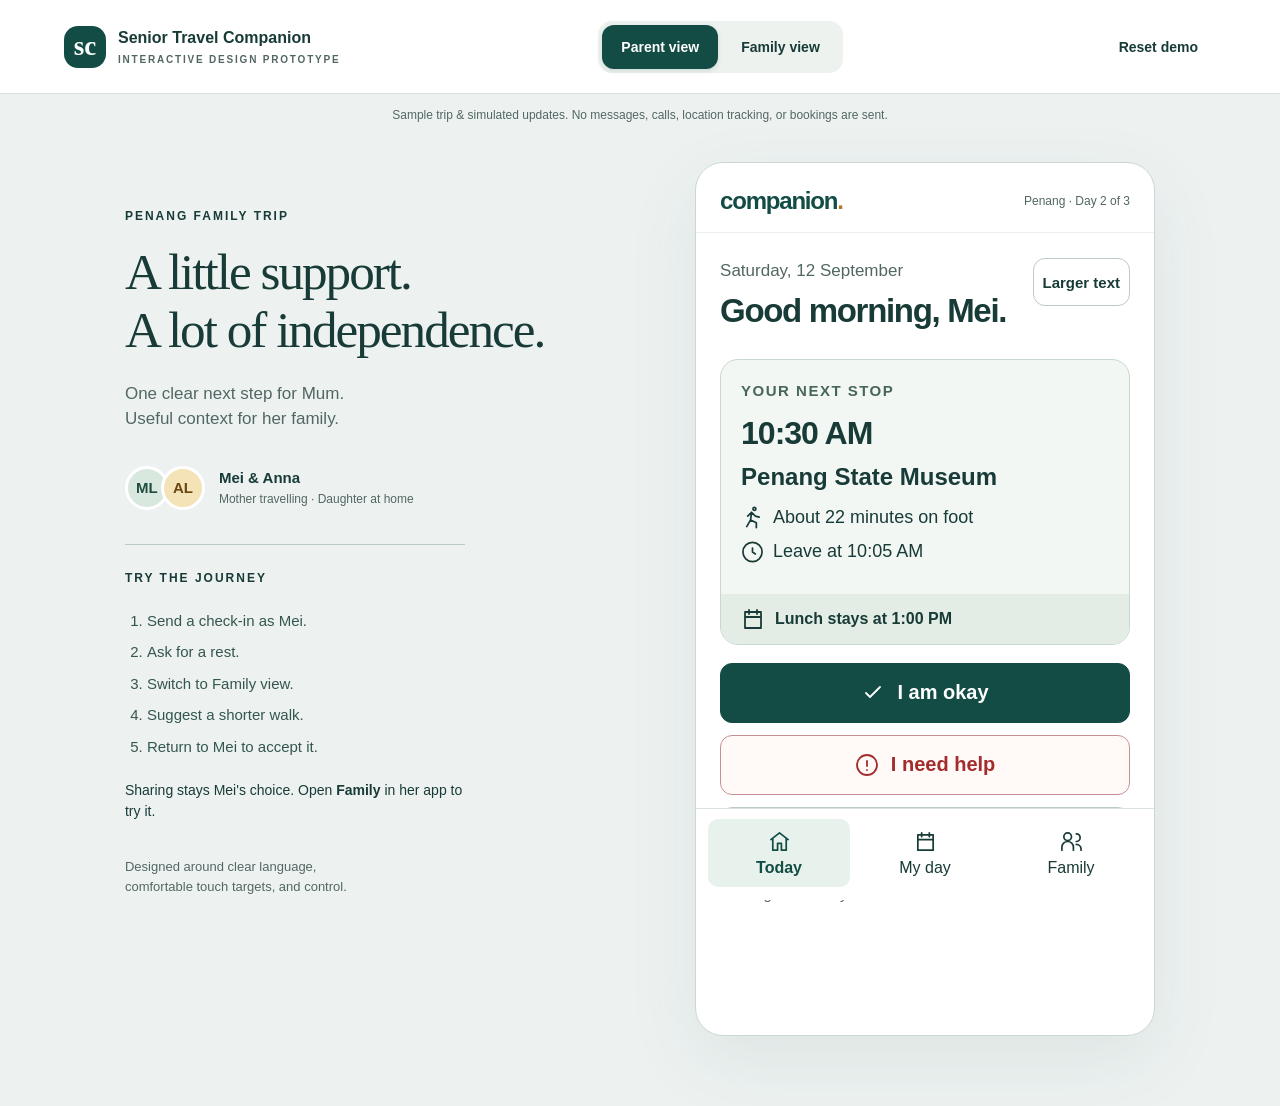
==== prototype/index.html @ 89052233 "senior trip prototype still on going" ====
<!doctype html>
<html lang="en">
<head>
  <meta charset="utf-8">
  <meta name="viewport" content="width=device-width, initial-scale=1">
  <meta name="theme-color" content="#124c45">
  <title>Senior Travel Companion | Interactive Prototype</title>
  <link rel="stylesheet" href="styles.css">
  <script src="app.js" defer></script>
</head>
<body>
  <a class="skip" href="#screen">Skip to app</a>
  <header class="demo-header">
    <div class="brand"><span class="brand-mark" aria-hidden="true">sc</span><div>Senior Travel Companion<small>INTERACTIVE DESIGN PROTOTYPE</small></div></div>
    <div class="role-switch" aria-label="Preview role">
      <button data-role="parent" aria-pressed="true">Parent view</button>
      <button data-role="child" aria-pressed="false">Family view</button>
    </div>
    <button class="reset" id="reset">Reset demo</button>
  </header>
  <div class="demo-note">Sample trip &amp; simulated updates. No messages, calls, location tracking, or bookings are sent.</div>
  <div class="workspace">
    <aside class="context">
      <p class="eyebrow">PENANG FAMILY TRIP</p>
      <h1>A little support.<br>A lot of independence.</h1>
      <p>One clear next step for Mum.<br>Useful context for her family.</p>
      <div class="people"><span class="avatar">ML</span><span class="avatar secondary">AL</span><div><strong>Mei &amp; Anna</strong><small>Mother travelling · Daughter at home</small></div></div>
      <div class="guide">
        <p class="eyebrow">TRY THE JOURNEY</p>
        <ol><li>Send a check-in as Mei.</li><li>Ask for a rest.</li><li>Switch to Family view.</li><li>Suggest a shorter walk.</li><li>Return to Mei to accept it.</li></ol>
        <p>Sharing stays Mei's choice. Open <strong>Family</strong> in her app to try it.</p>
      </div>
      <p class="context-foot">Designed around clear language,<br>comfortable touch targets, and control.</p>
    </aside>
    <section class="app-shell" aria-label="Travel app prototype">
      <div class="app-brand"><strong>companion<span aria-hidden="true">.</span></strong><span>Penang · Day 2 of 3</span></div>
      <main id="screen" tabindex="-1"></main>
      <nav id="app-nav" aria-label="App navigation"></nav>
    </section>
  </div>
  <div id="announcement" class="sr-only" role="status" aria-live="polite"></div>
</body>
</html>
---- prototype/styles.css ----
:root{font-family:Arial,Helvetica,sans-serif;color:#183b37;background:#edf2f1;font-size:16px;--ink:#183b37;--muted:#526763;--green:#124c45;--pale:#e8f2ed;--line:#bccbc5;--red:#a32d2d;--amber:#785000}
*{box-sizing:border-box}body{margin:0}button,input,select{font:inherit}button{cursor:pointer}button,a,input,select{-webkit-tap-highlight-color:transparent}button:focus-visible,a:focus-visible,input:focus-visible,select:focus-visible{outline:3px solid #2258cf;outline-offset:4px}button{min-height:48px;border-radius:12px;border:1px solid var(--line);background:white;color:var(--ink);padding:12px 18px;font-weight:700}button:hover{background:#f0f6f3}button:active{transform:translateY(1px)}button:disabled{cursor:default;opacity:.75}h1,h2,h3,p{margin-top:0}p{line-height:1.5}h2{font-size:1.8em;line-height:1.14;letter-spacing:-.04em;margin-bottom:12px}h3{font-size:1.15em;line-height:1.3;margin-bottom:10px}small{display:block}a{color:var(--green)}.sr-only{position:absolute;width:1px;height:1px;padding:0;margin:-1px;overflow:hidden;clip:rect(0,0,0,0);white-space:nowrap;border:0}.skip{position:absolute;top:-100px}.skip:focus{top:8px;left:8px;z-index:20;background:white;padding:16px}.demo-header{min-height:94px;display:flex;align-items:center;justify-content:space-between;gap:24px;padding:20px 5%;background:white;border-bottom:1px solid #d9e2de}.brand{display:flex;align-items:center;gap:12px;font-size:16px;font-weight:700}.brand small{font-size:10px;letter-spacing:1.8px;margin-top:7px;color:var(--muted)}.brand-mark{display:grid;place-items:center;width:42px;height:42px;border-radius:14px;background:var(--green);color:white;font-family:Georgia,serif;font-size:27px}.role-switch{display:flex;background:#edf2ef;padding:4px;border-radius:14px;gap:4px}.role-switch button{background:transparent;border-color:transparent;min-height:44px;font-size:14px}.role-switch button[aria-pressed=true]{background:var(--green);color:white;box-shadow:0 2px 5px #123b3720}.reset{border:none;font-size:14px;background:transparent}.demo-note{text-align:center;font-size:12px;padding:12px 18px;color:#526763;line-height:1.5}.workspace{display:grid;grid-template-columns:minmax(300px,480px) minmax(360px,460px);align-items:start;justify-content:center;gap:8%;padding:26px 6% 70px}.context{padding-top:45px}.eyebrow{font-size:12px;letter-spacing:2px;font-weight:700;margin-bottom:18px}.context h1{font-family:Georgia,'Times New Roman',serif;font-size:clamp(36px,4vw,54px);font-weight:400;letter-spacing:-2px;line-height:1.13;margin-bottom:22px}.context>p:not(.eyebrow){color:var(--muted);font-size:17px}.people{display:flex;align-items:center;gap:0;margin:34px 0}.avatar{display:inline-grid;place-items:center;flex-shrink:0;width:44px;height:44px;border-radius:50%;background:#d9e8df;color:#204d42;font-size:15px;font-weight:700;border:3px solid white}.avatar.secondary{background:#f5e3b8;margin-left:-8px;margin-right:14px;color:#694511}.people strong{font-size:15px}.people small{font-size:12px;color:var(--muted);margin-top:5px}.guide{border-top:1px solid var(--line);padding-top:24px;max-width:340px}.guide ol{padding-left:22px;line-height:2.1;font-size:15px;color:#34564e}.guide p:last-child{font-size:14px;margin-top:18px}.context-foot{margin-top:35px;font-size:13px!important}.app-shell{background:#fff;border:1px solid #cbd7d1;border-radius:28px;overflow:hidden;box-shadow:0 24px 75px #294f4014;min-width:0}.app-brand{display:flex;align-items:center;justify-content:space-between;gap:10px;padding:24px 24px 17px;border-bottom:1px solid #edf1ee;font-size:12px;color:var(--muted)}.app-brand strong{font-size:24px;letter-spacing:-1.2px;color:var(--green)}.app-brand strong span{color:#b87427}#screen{font-size:20px;padding:25px 24px 22px;min-height:540px;outline:none}#screen p{margin-bottom:16px}.sub{font-size:.85em;color:var(--muted)}.greeting{display:flex;justify-content:space-between;align-items:start;gap:10px}.greeting p{font-size:.85em;color:var(--muted);margin-bottom:8px!important}.greeting h2{font-size:1.65em}.text-size{font-size:.75em;min-width:60px;padding:9px;white-space:nowrap}.tag{display:inline-flex;align-items:center;gap:7px;border-radius:8px;padding:7px 10px;font-size:.75em;line-height:1.4;font-weight:700;background:var(--pale);color:#225343}.tag svg{width:16px;height:16px}.next{background:#f3f7f4;border:1px solid #c8d8cf;border-radius:18px;overflow:hidden;margin:18px 0}.next-body{padding:20px}.next-label{font-size:.75em;letter-spacing:1.5px;font-weight:700;color:#47665b;margin-bottom:12px!important}.time{font-size:1.6em;line-height:1.15;font-weight:700;letter-spacing:-1px;margin:10px 0}.next h3{font-size:1.2em;margin:10px 0 13px}.detail{display:flex;align-items:center;gap:9px;font-size:.9em;margin-bottom:10px}.detail svg{width:23px;flex-shrink:0}.next-footer{padding:13px 20px;background:#e3ede6;display:flex;gap:10px;align-items:center;font-size:.8em;font-weight:700}.icon{width:24px;height:24px;fill:none;stroke:currentColor;stroke-width:1.8;stroke-linecap:round;stroke-linejoin:round;flex-shrink:0}.action{display:flex;align-items:center;justify-content:center;gap:12px;width:100%;min-height:60px;font-size:1em;padding:16px;margin-top:12px}.primary{background:var(--green);color:white;border-color:var(--green)}.primary:hover{background:#0b3e38}.danger{color:var(--red);border-color:#c79090;background:#fff9f7}.danger:hover{background:#ffefec}.quiet{background:transparent;border-color:transparent;text-decoration:underline;font-size:.85em}.status-note{padding:16px;border-radius:12px;background:#e8f2ed;font-size:.85em;margin:16px 0;color:#225343;line-height:1.5}.status-note.warn{background:#fff2d8;color:#745000}.status-note.error{background:#fff0ed;color:#8d2e2e}.status-note strong{display:block;margin-bottom:5px}.back{display:flex;align-items:center;gap:8px;padding:8px 0;background:none;border:none;min-height:48px;font-size:.85em;margin:-8px 0 13px}.back svg{width:18px}.stack{display:grid;gap:12px;margin-top:20px}.option{display:flex;align-items:center;gap:14px;text-align:left;width:100%;min-height:76px;font-size:1em;padding:18px}.option .copy{flex:1}.option small{font-size:.8em;font-weight:400;line-height:1.45;margin-top:5px;color:var(--muted)}.option>svg:last-child{width:18px}.contact{display:flex;align-items:center;gap:14px;padding:18px 0}.contact .avatar{width:54px;height:54px;font-size:17px}.contact p{margin:0!important;font-size:.85em;color:var(--muted)}.divider{border:0;border-top:1px solid #d9e2dd;margin:24px 0}.choice{display:flex;gap:12px;align-items:flex-start;padding:17px 14px;border:1px solid var(--line);border-radius:12px;min-height:72px;margin:12px 0;cursor:pointer}.choice:has(input:checked){border:2px solid var(--green);padding:16px 13px;background:#eff6f2}.choice input{width:23px;height:23px;accent-color:var(--green);flex-shrink:0;margin:2px 0}.choice small{font-size:.8em;color:var(--muted);line-height:1.4;margin-top:6px}fieldset{border:0;padding:0;margin:0}legend{font-weight:700;margin:12px 0 4px}.schedule{list-style:none;margin:24px 0 0;padding:0}.schedule li{position:relative;display:grid;grid-template-columns:72px 1fr;gap:18px;padding:0 0 26px}.schedule li:not(:last-child):before{content:'';position:absolute;left:82px;top:10px;bottom:-4px;border-left:2px solid #cfddd5}.schedule time{font-size:.8em;line-height:1.5;font-weight:700}.schedule section{padding-left:10px}.schedule h3{font-size:1em}.schedule p{font-size:.85em;color:var(--muted);margin-bottom:8px!important}.schedule .current section{background:var(--pale);border-radius:12px;padding:15px}.schedule .current time{padding-top:15px}.schedule .done{color:#526763}.nav{display:grid;grid-template-columns:repeat(3,minmax(0,1fr));gap:4px;border-top:1px solid #d9e2dd;padding:10px 12px 13px;background:white}.nav button{border:0;border-radius:10px;display:flex;flex-direction:column;align-items:center;justify-content:center;gap:6px;padding:10px 4px;min-height:68px;font-size:16px;font-weight:400;background:white}.nav button[aria-current=page]{background:var(--pale);color:var(--green);font-weight:700}.nav svg{width:23px;height:23px}.family #screen{font-size:18px}.family .greeting h2{font-size:1.8em}.metric{padding:18px;border:1px solid var(--line);border-radius:14px;margin:16px 0}.metric-head{display:flex;align-items:center;gap:12px;margin-bottom:15px}.metric-head h3{margin:0}.metric p{font-size:.9em}.meta{display:flex;justify-content:space-between;gap:10px;font-size:.8em;padding:12px 0;border-top:1px solid #d9e2dd}.meta span{color:var(--muted)}.compare{display:grid;grid-template-columns:1fr 1fr;gap:12px;margin:20px 0}.compare>div{padding:15px;background:#f0f3f1;border-radius:12px;min-width:0}.compare>div:last-child{background:#e5f1e8;border:1px solid #acc9b4}.compare p{font-size:.8em;margin-bottom:10px!important}.compare strong{display:block;font-size:1.15em}.compare h3{font-size:1em}.success-icon{width:64px;height:64px;display:grid;place-items:center;background:var(--pale);color:var(--green);border-radius:50%;margin:15px 0 22px}.success-icon svg{width:34px;height:34px}.field{display:block;margin:18px 0;font-size:.9em;font-weight:700}.field input,.field select{display:block;width:100%;padding:14px;min-height:54px;border:1px solid #79938a;border-radius:10px;margin-top:9px;background:white;color:var(--ink);font-size:1em}.demo-controls{border-top:1px solid #d1dcd6;margin-top:25px;padding-top:15px}.demo-controls summary{cursor:pointer;font-size:.8em;min-height:48px;display:flex;align-items:center;text-decoration:underline}.demo-controls button{font-size:.8em;width:100%;margin-top:8px}.trip-summary{background:var(--green);color:white;padding:22px;border-radius:16px;margin:18px 0}.trip-summary .eyebrow{color:#d6e7df}.trip-summary p{font-size:.85em;margin-bottom:0!important}.request{border-left:4px solid #a67518;padding-left:14px;margin:20px 0}.request p{font-size:.9em}.footnote{font-size:.75em;color:var(--muted);line-height:1.5;margin-top:16px}.full-width{grid-column:1/-1}#screen.large{font-size:24px}#screen.double{font-size:40px}.app-shell:has(.double) .compare{grid-template-columns:1fr}.app-shell:has(.double) .schedule li{grid-template-columns:1fr}.app-shell:has(.double) .schedule li:before{display:none}.app-shell:has(.double) .greeting{flex-wrap:wrap}.app-shell:has(.double) .option{flex-wrap:wrap}#screen.double .text-size{white-space:normal}#screen.double .meta{flex-wrap:wrap}#screen.double .metric-head{flex-wrap:wrap}
.text-size{flex-shrink:0}.nav{position:sticky;bottom:0;z-index:2}.app-shell{overflow:clip}
@media(max-width:950px){.context{display:none}.workspace{grid-template-columns:minmax(0,460px);padding:18px 20px 40px}.brand small{display:none}.demo-header{padding:15px 20px;gap:10px}.brand{font-size:14px}.brand-mark{display:none}.role-switch button{padding:10px;font-size:13px}.reset{padding:8px}}
@media(max-width:540px){.demo-header{flex-wrap:wrap;justify-content:space-between;padding:12px 16px}.brand{width:100%;font-size:13px}.role-switch{flex:1}.role-switch button{flex:1}.demo-note{font-size:11px;padding:9px 15px}.workspace{display:block;padding:0}.app-shell{border:0;border-radius:0;box-shadow:none}.app-brand{padding:19px 20px 15px}#screen{padding:23px 20px;min-height:0}.nav{padding-bottom:18px}.compare{gap:8px}.compare>div{padding:12px}.context{display:none}}
@media(prefers-reduced-motion:reduce){*{scroll-behavior:auto!important;transition:none!important}}
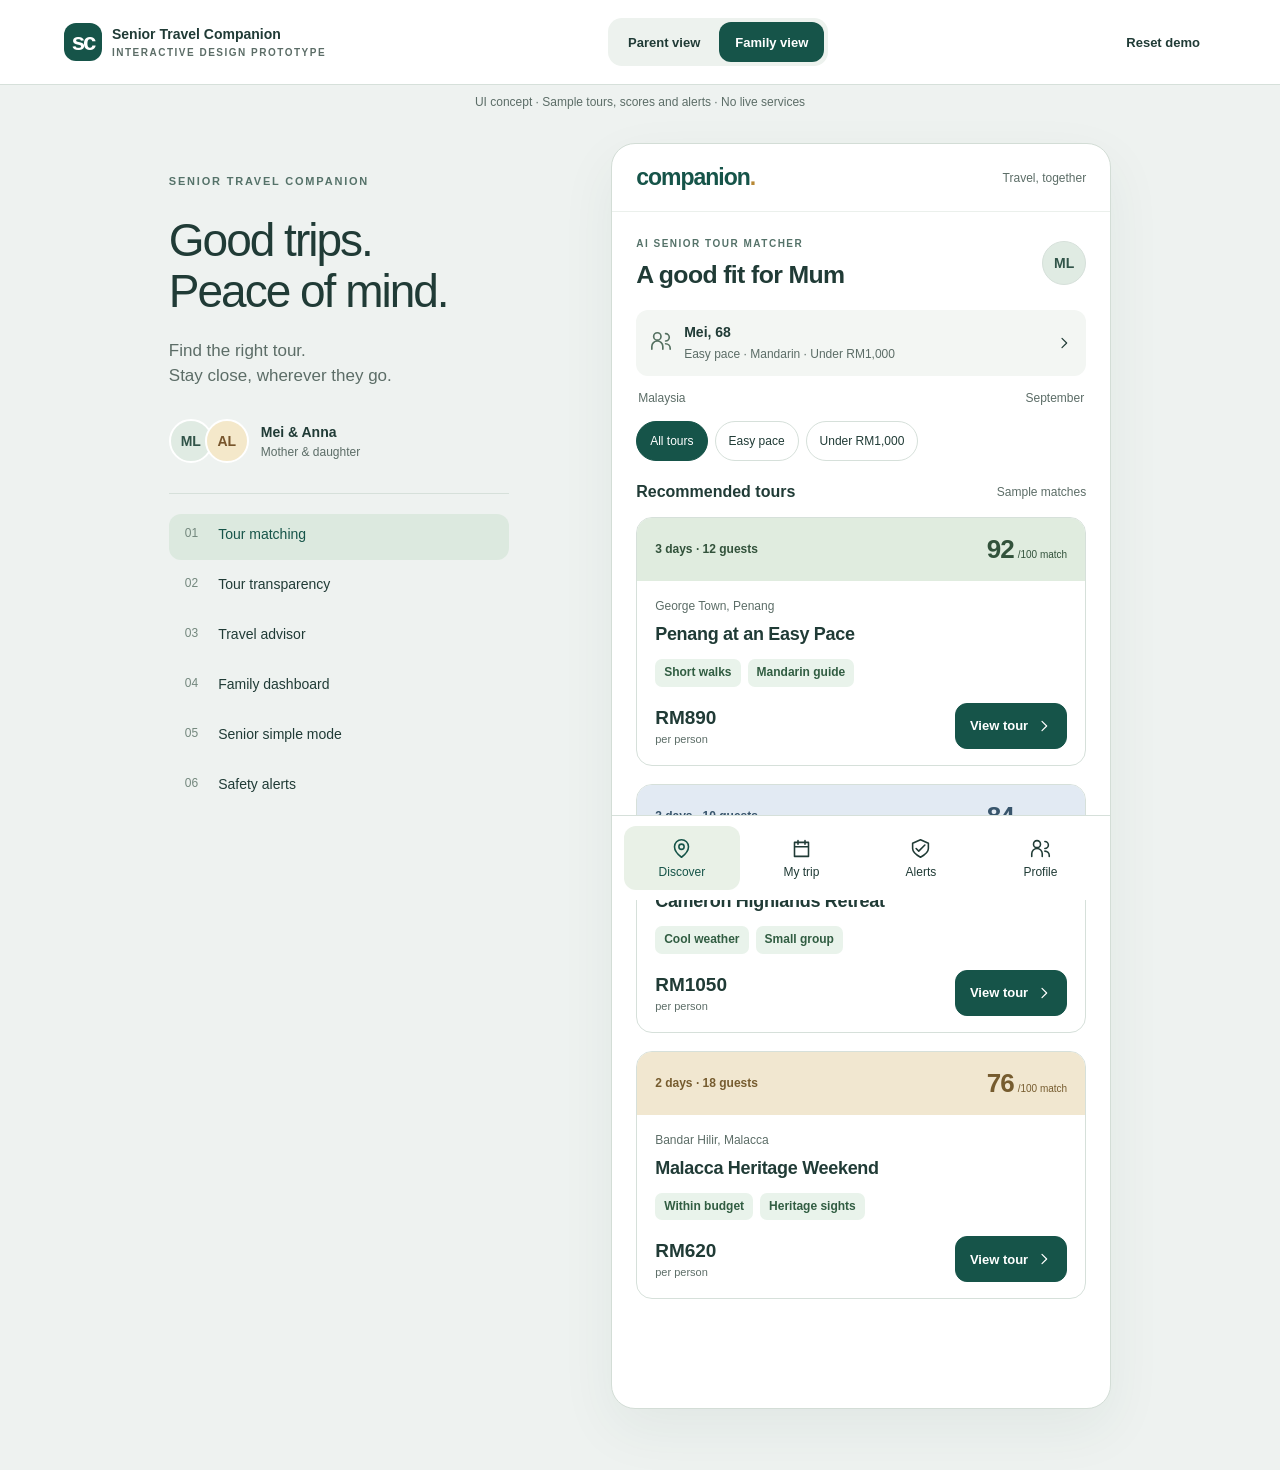
==== commit 9114f7a5: "prototype update" ====
--- a/prototype/index.html
+++ b/prototype/index.html
@@ -7,6 +7,7 @@
   <title>Senior Travel Companion | Interactive Prototype</title>
   <link rel="stylesheet" href="styles.css">
   <script src="app.js" defer></script>
+  <script src="views.js" defer></script>
 </head>
 <body>
   <a class="skip" href="#screen">Skip to app</a>
@@ -18,22 +19,24 @@
     </div>
     <button class="reset" id="reset">Reset demo</button>
   </header>
-  <div class="demo-note">Sample trip &amp; simulated updates. No messages, calls, location tracking, or bookings are sent.</div>
+  <div class="demo-note">UI concept · Sample tours, scores and alerts · No live services</div>
   <div class="workspace">
     <aside class="context">
-      <p class="eyebrow">PENANG FAMILY TRIP</p>
-      <h1>A little support.<br>A lot of independence.</h1>
-      <p>One clear next step for Mum.<br>Useful context for her family.</p>
-      <div class="people"><span class="avatar">ML</span><span class="avatar secondary">AL</span><div><strong>Mei &amp; Anna</strong><small>Mother travelling · Daughter at home</small></div></div>
-      <div class="guide">
-        <p class="eyebrow">TRY THE JOURNEY</p>
-        <ol><li>Send a check-in as Mei.</li><li>Ask for a rest.</li><li>Switch to Family view.</li><li>Suggest a shorter walk.</li><li>Return to Mei to accept it.</li></ol>
-        <p>Sharing stays Mei's choice. Open <strong>Family</strong> in her app to try it.</p>
-      </div>
-      <p class="context-foot">Designed around clear language,<br>comfortable touch targets, and control.</p>
+      <p class="eyebrow">SENIOR TRAVEL COMPANION</p>
+      <h1>Good trips.<br>Peace of mind.</h1>
+      <p>Find the right tour.<br>Stay close, wherever they go.</p>
+      <div class="people"><span class="avatar">ML</span><span class="avatar secondary">AL</span><div><strong>Mei &amp; Anna</strong><small>Mother &amp; daughter</small></div></div>
+      <nav class="preview-menu" aria-label="Preview screens">
+        <button data-preview="tours"><span>01</span> Tour matching</button>
+        <button data-preview="trust"><span>02</span> Tour transparency</button>
+        <button data-preview="advisor"><span>03</span> Travel advisor</button>
+        <button data-preview="dashboard"><span>04</span> Family dashboard</button>
+        <button data-preview="parent"><span>05</span> Senior simple mode</button>
+        <button data-preview="alerts"><span>06</span> Safety alerts</button>
+      </nav>
     </aside>
     <section class="app-shell" aria-label="Travel app prototype">
-      <div class="app-brand"><strong>companion<span aria-hidden="true">.</span></strong><span>Penang · Day 2 of 3</span></div>
+      <div class="app-brand"><strong>companion<span aria-hidden="true">.</span></strong><span>Travel, together</span></div>
       <main id="screen" tabindex="-1"></main>
       <nav id="app-nav" aria-label="App navigation"></nav>
     </section>
--- a/prototype/styles.css
+++ b/prototype/styles.css
@@ -1,6 +1,9 @@
-:root{font-family:Arial,Helvetica,sans-serif;color:#183b37;background:#edf2f1;font-size:16px;--ink:#183b37;--muted:#526763;--green:#124c45;--pale:#e8f2ed;--line:#bccbc5;--red:#a32d2d;--amber:#785000}
-*{box-sizing:border-box}body{margin:0}button,input,select{font:inherit}button{cursor:pointer}button,a,input,select{-webkit-tap-highlight-color:transparent}button:focus-visible,a:focus-visible,input:focus-visible,select:focus-visible{outline:3px solid #2258cf;outline-offset:4px}button{min-height:48px;border-radius:12px;border:1px solid var(--line);background:white;color:var(--ink);padding:12px 18px;font-weight:700}button:hover{background:#f0f6f3}button:active{transform:translateY(1px)}button:disabled{cursor:default;opacity:.75}h1,h2,h3,p{margin-top:0}p{line-height:1.5}h2{font-size:1.8em;line-height:1.14;letter-spacing:-.04em;margin-bottom:12px}h3{font-size:1.15em;line-height:1.3;margin-bottom:10px}small{display:block}a{color:var(--green)}.sr-only{position:absolute;width:1px;height:1px;padding:0;margin:-1px;overflow:hidden;clip:rect(0,0,0,0);white-space:nowrap;border:0}.skip{position:absolute;top:-100px}.skip:focus{top:8px;left:8px;z-index:20;background:white;padding:16px}.demo-header{min-height:94px;display:flex;align-items:center;justify-content:space-between;gap:24px;padding:20px 5%;background:white;border-bottom:1px solid #d9e2de}.brand{display:flex;align-items:center;gap:12px;font-size:16px;font-weight:700}.brand small{font-size:10px;letter-spacing:1.8px;margin-top:7px;color:var(--muted)}.brand-mark{display:grid;place-items:center;width:42px;height:42px;border-radius:14px;background:var(--green);color:white;font-family:Georgia,serif;font-size:27px}.role-switch{display:flex;background:#edf2ef;padding:4px;border-radius:14px;gap:4px}.role-switch button{background:transparent;border-color:transparent;min-height:44px;font-size:14px}.role-switch button[aria-pressed=true]{background:var(--green);color:white;box-shadow:0 2px 5px #123b3720}.reset{border:none;font-size:14px;background:transparent}.demo-note{text-align:center;font-size:12px;padding:12px 18px;color:#526763;line-height:1.5}.workspace{display:grid;grid-template-columns:minmax(300px,480px) minmax(360px,460px);align-items:start;justify-content:center;gap:8%;padding:26px 6% 70px}.context{padding-top:45px}.eyebrow{font-size:12px;letter-spacing:2px;font-weight:700;margin-bottom:18px}.context h1{font-family:Georgia,'Times New Roman',serif;font-size:clamp(36px,4vw,54px);font-weight:400;letter-spacing:-2px;line-height:1.13;margin-bottom:22px}.context>p:not(.eyebrow){color:var(--muted);font-size:17px}.people{display:flex;align-items:center;gap:0;margin:34px 0}.avatar{display:inline-grid;place-items:center;flex-shrink:0;width:44px;height:44px;border-radius:50%;background:#d9e8df;color:#204d42;font-size:15px;font-weight:700;border:3px solid white}.avatar.secondary{background:#f5e3b8;margin-left:-8px;margin-right:14px;color:#694511}.people strong{font-size:15px}.people small{font-size:12px;color:var(--muted);margin-top:5px}.guide{border-top:1px solid var(--line);padding-top:24px;max-width:340px}.guide ol{padding-left:22px;line-height:2.1;font-size:15px;color:#34564e}.guide p:last-child{font-size:14px;margin-top:18px}.context-foot{margin-top:35px;font-size:13px!important}.app-shell{background:#fff;border:1px solid #cbd7d1;border-radius:28px;overflow:hidden;box-shadow:0 24px 75px #294f4014;min-width:0}.app-brand{display:flex;align-items:center;justify-content:space-between;gap:10px;padding:24px 24px 17px;border-bottom:1px solid #edf1ee;font-size:12px;color:var(--muted)}.app-brand strong{font-size:24px;letter-spacing:-1.2px;color:var(--green)}.app-brand strong span{color:#b87427}#screen{font-size:20px;padding:25px 24px 22px;min-height:540px;outline:none}#screen p{margin-bottom:16px}.sub{font-size:.85em;color:var(--muted)}.greeting{display:flex;justify-content:space-between;align-items:start;gap:10px}.greeting p{font-size:.85em;color:var(--muted);margin-bottom:8px!important}.greeting h2{font-size:1.65em}.text-size{font-size:.75em;min-width:60px;padding:9px;white-space:nowrap}.tag{display:inline-flex;align-items:center;gap:7px;border-radius:8px;padding:7px 10px;font-size:.75em;line-height:1.4;font-weight:700;background:var(--pale);color:#225343}.tag svg{width:16px;height:16px}.next{background:#f3f7f4;border:1px solid #c8d8cf;border-radius:18px;overflow:hidden;margin:18px 0}.next-body{padding:20px}.next-label{font-size:.75em;letter-spacing:1.5px;font-weight:700;color:#47665b;margin-bottom:12px!important}.time{font-size:1.6em;line-height:1.15;font-weight:700;letter-spacing:-1px;margin:10px 0}.next h3{font-size:1.2em;margin:10px 0 13px}.detail{display:flex;align-items:center;gap:9px;font-size:.9em;margin-bottom:10px}.detail svg{width:23px;flex-shrink:0}.next-footer{padding:13px 20px;background:#e3ede6;display:flex;gap:10px;align-items:center;font-size:.8em;font-weight:700}.icon{width:24px;height:24px;fill:none;stroke:currentColor;stroke-width:1.8;stroke-linecap:round;stroke-linejoin:round;flex-shrink:0}.action{display:flex;align-items:center;justify-content:center;gap:12px;width:100%;min-height:60px;font-size:1em;padding:16px;margin-top:12px}.primary{background:var(--green);color:white;border-color:var(--green)}.primary:hover{background:#0b3e38}.danger{color:var(--red);border-color:#c79090;background:#fff9f7}.danger:hover{background:#ffefec}.quiet{background:transparent;border-color:transparent;text-decoration:underline;font-size:.85em}.status-note{padding:16px;border-radius:12px;background:#e8f2ed;font-size:.85em;margin:16px 0;color:#225343;line-height:1.5}.status-note.warn{background:#fff2d8;color:#745000}.status-note.error{background:#fff0ed;color:#8d2e2e}.status-note strong{display:block;margin-bottom:5px}.back{display:flex;align-items:center;gap:8px;padding:8px 0;background:none;border:none;min-height:48px;font-size:.85em;margin:-8px 0 13px}.back svg{width:18px}.stack{display:grid;gap:12px;margin-top:20px}.option{display:flex;align-items:center;gap:14px;text-align:left;width:100%;min-height:76px;font-size:1em;padding:18px}.option .copy{flex:1}.option small{font-size:.8em;font-weight:400;line-height:1.45;margin-top:5px;color:var(--muted)}.option>svg:last-child{width:18px}.contact{display:flex;align-items:center;gap:14px;padding:18px 0}.contact .avatar{width:54px;height:54px;font-size:17px}.contact p{margin:0!important;font-size:.85em;color:var(--muted)}.divider{border:0;border-top:1px solid #d9e2dd;margin:24px 0}.choice{display:flex;gap:12px;align-items:flex-start;padding:17px 14px;border:1px solid var(--line);border-radius:12px;min-height:72px;margin:12px 0;cursor:pointer}.choice:has(input:checked){border:2px solid var(--green);padding:16px 13px;background:#eff6f2}.choice input{width:23px;height:23px;accent-color:var(--green);flex-shrink:0;margin:2px 0}.choice small{font-size:.8em;color:var(--muted);line-height:1.4;margin-top:6px}fieldset{border:0;padding:0;margin:0}legend{font-weight:700;margin:12px 0 4px}.schedule{list-style:none;margin:24px 0 0;padding:0}.schedule li{position:relative;display:grid;grid-template-columns:72px 1fr;gap:18px;padding:0 0 26px}.schedule li:not(:last-child):before{content:'';position:absolute;left:82px;top:10px;bottom:-4px;border-left:2px solid #cfddd5}.schedule time{font-size:.8em;line-height:1.5;font-weight:700}.schedule section{padding-left:10px}.schedule h3{font-size:1em}.schedule p{font-size:.85em;color:var(--muted);margin-bottom:8px!important}.schedule .current section{background:var(--pale);border-radius:12px;padding:15px}.schedule .current time{padding-top:15px}.schedule .done{color:#526763}.nav{display:grid;grid-template-columns:repeat(3,minmax(0,1fr));gap:4px;border-top:1px solid #d9e2dd;padding:10px 12px 13px;background:white}.nav button{border:0;border-radius:10px;display:flex;flex-direction:column;align-items:center;justify-content:center;gap:6px;padding:10px 4px;min-height:68px;font-size:16px;font-weight:400;background:white}.nav button[aria-current=page]{background:var(--pale);color:var(--green);font-weight:700}.nav svg{width:23px;height:23px}.family #screen{font-size:18px}.family .greeting h2{font-size:1.8em}.metric{padding:18px;border:1px solid var(--line);border-radius:14px;margin:16px 0}.metric-head{display:flex;align-items:center;gap:12px;margin-bottom:15px}.metric-head h3{margin:0}.metric p{font-size:.9em}.meta{display:flex;justify-content:space-between;gap:10px;font-size:.8em;padding:12px 0;border-top:1px solid #d9e2dd}.meta span{color:var(--muted)}.compare{display:grid;grid-template-columns:1fr 1fr;gap:12px;margin:20px 0}.compare>div{padding:15px;background:#f0f3f1;border-radius:12px;min-width:0}.compare>div:last-child{background:#e5f1e8;border:1px solid #acc9b4}.compare p{font-size:.8em;margin-bottom:10px!important}.compare strong{display:block;font-size:1.15em}.compare h3{font-size:1em}.success-icon{width:64px;height:64px;display:grid;place-items:center;background:var(--pale);color:var(--green);border-radius:50%;margin:15px 0 22px}.success-icon svg{width:34px;height:34px}.field{display:block;margin:18px 0;font-size:.9em;font-weight:700}.field input,.field select{display:block;width:100%;padding:14px;min-height:54px;border:1px solid #79938a;border-radius:10px;margin-top:9px;background:white;color:var(--ink);font-size:1em}.demo-controls{border-top:1px solid #d1dcd6;margin-top:25px;padding-top:15px}.demo-controls summary{cursor:pointer;font-size:.8em;min-height:48px;display:flex;align-items:center;text-decoration:underline}.demo-controls button{font-size:.8em;width:100%;margin-top:8px}.trip-summary{background:var(--green);color:white;padding:22px;border-radius:16px;margin:18px 0}.trip-summary .eyebrow{color:#d6e7df}.trip-summary p{font-size:.85em;margin-bottom:0!important}.request{border-left:4px solid #a67518;padding-left:14px;margin:20px 0}.request p{font-size:.9em}.footnote{font-size:.75em;color:var(--muted);line-height:1.5;margin-top:16px}.full-width{grid-column:1/-1}#screen.large{font-size:24px}#screen.double{font-size:40px}.app-shell:has(.double) .compare{grid-template-columns:1fr}.app-shell:has(.double) .schedule li{grid-template-columns:1fr}.app-shell:has(.double) .schedule li:before{display:none}.app-shell:has(.double) .greeting{flex-wrap:wrap}.app-shell:has(.double) .option{flex-wrap:wrap}#screen.double .text-size{white-space:normal}#screen.double .meta{flex-wrap:wrap}#screen.double .metric-head{flex-wrap:wrap}
-.text-size{flex-shrink:0}.nav{position:sticky;bottom:0;z-index:2}.app-shell{overflow:clip}
-@media(max-width:950px){.context{display:none}.workspace{grid-template-columns:minmax(0,460px);padding:18px 20px 40px}.brand small{display:none}.demo-header{padding:15px 20px;gap:10px}.brand{font-size:14px}.brand-mark{display:none}.role-switch button{padding:10px;font-size:13px}.reset{padding:8px}}
-@media(max-width:540px){.demo-header{flex-wrap:wrap;justify-content:space-between;padding:12px 16px}.brand{width:100%;font-size:13px}.role-switch{flex:1}.role-switch button{flex:1}.demo-note{font-size:11px;padding:9px 15px}.workspace{display:block;padding:0}.app-shell{border:0;border-radius:0;box-shadow:none}.app-brand{padding:19px 20px 15px}#screen{padding:23px 20px;min-height:0}.nav{padding-bottom:18px}.compare{gap:8px}.compare>div{padding:12px}.context{display:none}}
-@media(prefers-reduced-motion:reduce){*{scroll-behavior:auto!important;transition:none!important}}
+:root{font-family:Inter,-apple-system,BlinkMacSystemFont,'Segoe UI',Arial,sans-serif;color:#203b36;background:#eef2f0;font-size:16px;--green:#165449;--ink:#203b36;--muted:#5c6d67;--line:#d6e0da;--pale:#edf4ef;--red:#a83238}
+*{box-sizing:border-box}body{margin:0}button,input,select{font:inherit}button{cursor:pointer;min-height:44px;border:1px solid var(--line);border-radius:12px;background:white;color:var(--ink);padding:12px 16px;font-weight:600}button:hover{background:#edf4ef}button:focus-visible,a:focus-visible,input:focus-visible,select:focus-visible,summary:focus-visible{outline:3px solid #356ed0;outline-offset:3px}h1,h2,h3,p{margin-top:0}h2{font-size:1.55em;font-weight:650;line-height:1.2;letter-spacing:-.025em;margin-bottom:12px}h3{font-size:1em;line-height:1.35;font-weight:650;margin-bottom:10px}p{line-height:1.5}small{display:block}.icon{width:22px;height:22px;fill:none;stroke:currentColor;stroke-width:1.8;stroke-linecap:round;stroke-linejoin:round;flex-shrink:0}.sr-only{position:absolute;width:1px;height:1px;overflow:hidden;clip:rect(0,0,0,0)}.skip{position:absolute;top:-100px}.skip:focus{top:8px;left:8px;z-index:99;background:white;padding:16px}.demo-header{display:flex;align-items:center;justify-content:space-between;gap:24px;padding:18px 5%;border-bottom:1px solid var(--line);background:white}.brand{display:flex;align-items:center;gap:10px;font-size:14px;font-weight:650}.brand small{font-size:10px;letter-spacing:1.5px;color:var(--muted);margin-top:5px}.brand-mark{width:38px;height:38px;display:grid;place-items:center;background:var(--green);color:white;border-radius:12px;font-size:24px;letter-spacing:-2px}.role-switch{display:flex;padding:4px;gap:3px;border-radius:14px;background:#edf2ee}.role-switch button{font-size:13px;min-height:40px;border:0;background:transparent}.role-switch button[aria-pressed=true]{background:var(--green);color:white}.reset{border:0;font-size:13px}.demo-note{padding:10px 16px;text-align:center;font-size:12px;color:var(--muted)}.workspace{display:grid;grid-template-columns:340px minmax(0,500px);gap:8vw;justify-content:center;align-items:start;padding:24px 30px 60px}.context{padding-top:30px;position:sticky;top:30px}.eyebrow{font-size:11px;letter-spacing:1.8px;font-weight:700;color:#557269;margin-bottom:13px}.context h1{font-size:46px;font-weight:500;line-height:1.12;letter-spacing:-2px;margin:25px 0 20px}.context>p:not(.eyebrow){font-size:17px;color:var(--muted)}.people{display:flex;align-items:center;margin:30px 0}.avatar{width:44px;height:44px;border-radius:50%;display:inline-grid;place-items:center;flex-shrink:0;background:#e0ebe3;font-size:14px;font-weight:650;color:#315449;border:2px solid white}.secondary{background:#f4e8ca;color:#77552c}.people .secondary{margin-left:-8px;margin-right:12px}.people strong{font-size:14px}.people small{font-size:12px;color:var(--muted);margin-top:4px}.preview-menu{border-top:1px solid var(--line);padding-top:20px;display:grid;gap:4px}.preview-menu button{text-align:left;border:0;background:transparent;font-size:14px;display:flex;gap:20px;min-height:46px;font-weight:500}.preview-menu button span{color:#73877d;font-size:12px}.preview-menu button.active{background:#dce9df;color:var(--green)}.app-shell{min-width:0;background:white;border:1px solid #d3ddd6;border-radius:24px;overflow:clip;box-shadow:0 20px 55px #1a4e3910}.app-brand{display:flex;justify-content:space-between;align-items:center;padding:20px 24px;border-bottom:1px solid #ebf0ec;font-size:12px;color:var(--muted)}.app-brand strong{font-size:23px;color:var(--green);letter-spacing:-1px}.app-brand strong span{color:#b78835}#screen{padding:24px;min-height:520px;font-size:18px;outline:none}.family #screen{font-size:16px}#screen.large{font-size:24px}#screen h2{max-width:100%}.page-head{display:flex;align-items:center;justify-content:space-between;gap:12px;margin-bottom:20px}.page-head h2{margin-bottom:0}.page-head .eyebrow{font-size:10px;letter-spacing:1.5px;margin-bottom:9px}.profile-btn{padding:0;border:1px solid var(--line)}.sub{font-size:.9em;line-height:1.5;color:var(--muted);margin-bottom:16px}.micro{font-size:12px;color:var(--muted);line-height:1.5;margin:16px 0 0}.brief{margin:20px 0}.section-title{margin-top:25px;margin-bottom:14px}.section-line{display:flex;justify-content:space-between;align-items:center;gap:12px;margin:24px 0 14px}.section-line h3{margin:0}.section-line>span{font-size:12px;color:var(--muted)}.back{border:0;display:flex;align-items:center;gap:6px;padding:8px 0;margin:-8px 0 14px;font-size:.85em;min-height:44px}.back .icon{width:17px}.primary{background:var(--green);border-color:var(--green);color:white}.primary:hover{background:#103e36}.action{min-height:58px;width:100%;display:flex;align-items:center;justify-content:center;gap:10px;font-size:1em;margin-top:12px;padding:15px;font-weight:600}.family .action{min-height:50px;font-size:14px}.danger{border-color:#dbafb1;color:var(--red);background:#fff6f5}.danger:hover{background:#fce9e6}.two-actions{display:grid;grid-template-columns:1fr 1fr;gap:10px}.two-actions .action{padding:14px 8px}.text-link{display:flex;align-items:center;justify-content:space-between;gap:10px;border:0;background:none;color:var(--green);font-size:13px;min-height:44px;padding:10px 0}.text-link .icon{width:16px}.score-strip .text-link{font-size:12px}.badge{display:inline-flex;align-items:center;padding:6px 9px;border-radius:7px;background:#e9f3eb;color:#315d42;font-size:12px;font-weight:550;line-height:1.3}.badge.neutral{background:#eff1f0;color:#5b6a62}.tag-row{display:flex;gap:7px;flex-wrap:wrap}.profile-strip{display:flex;align-items:center;text-align:left;gap:12px;padding:13px 14px;width:100%;background:#f3f6f3;border:0}.profile-strip>span{color:#547060}.profile-strip>div{flex:1}.profile-strip strong{font-size:14px}.profile-strip small{font-size:12px;font-weight:400;color:var(--muted);margin-top:5px;line-height:1.45}.profile-strip>.icon{width:16px}.search-bar{display:flex;align-items:center;gap:9px;border:1px solid var(--line);border-radius:12px;padding:14px;margin:18px 0;font-size:14px}.search-bar .icon{width:18px;color:#698074}.search-date{margin-left:auto;color:var(--muted);font-size:12px}.chips{display:flex;align-items:center;flex-wrap:wrap;gap:7px;margin:16px 0}.chips button{border-radius:22px;padding:10px 13px;min-height:40px;font-size:12px;font-weight:500;background:white}.chips button[aria-pressed=true],.selected-label{background:var(--green);color:white;border-color:var(--green)}.chips>span{font-size:12px;color:var(--muted)}.chips .selected-label{padding:10px 15px;border-radius:20px;color:white}.tour-list{display:grid;gap:18px}.tour-card{border:1px solid var(--line);border-radius:16px;overflow:hidden}.tour-band{display:flex;justify-content:space-between;align-items:center;padding:16px 18px}.green{background:#e0ecdf;color:#32523b}.blue{background:#e2eaf3;color:#38556c}.gold{background:#f1e7d0;color:#765c2f}.tour-band>span{font-size:12px;font-weight:550}.tour-band>strong{font-size:26px;display:flex;align-items:baseline;gap:4px;letter-spacing:-1px}.tour-band small{font-size:10px;font-weight:500;letter-spacing:0}.tour-content{padding:18px}.location{font-size:12px;color:var(--muted);margin-bottom:7px}.tour-content h3{font-size:18px;margin-bottom:13px;letter-spacing:-.3px}.tour-bottom{display:flex;justify-content:space-between;align-items:center;gap:10px;margin-top:20px}.tour-bottom strong{font-size:19px;font-weight:650}.tour-bottom small{font-size:11px;color:var(--muted);margin-top:4px}.compact{display:flex;align-items:center;gap:8px;font-size:13px;min-height:44px;padding:11px 14px}.compact .icon{width:16px}.person-row{display:flex;align-items:center;gap:12px;padding:16px 0}.person-row>div{min-width:0}.person-row strong{font-size:.95em;font-weight:600}.person-row small{font-size:.78em;color:var(--muted);margin-top:5px;line-height:1.4}.field{display:block;font-size:13px;font-weight:550;margin:0}.field select{width:100%;font-size:13px;border:1px solid #afbeb4;background:white;color:var(--ink);border-radius:10px;padding:13px 9px;min-height:48px;margin-top:8px}.form-grid{display:grid;grid-template-columns:1fr 1fr;gap:18px 12px;margin:20px 0}.preference-grid{display:grid;grid-template-columns:1fr 1fr;gap:10px}.preference{display:flex;align-items:center;gap:8px;min-height:48px;padding:10px;font-size:12px;background:#f4f7f4;border-radius:10px}.preference input,.choice input{accent-color:var(--green);width:20px;height:20px;flex-shrink:0}.tour-hero{padding:25px 22px;border-radius:16px}.tour-hero p{font-size:12px;margin-bottom:9px}.tour-hero h2{font-size:27px;max-width:320px}.tour-hero>span{font-size:12px}.score-strip{display:flex;align-items:center;justify-content:space-between;gap:12px;padding:17px 0}.score-strip>div{display:flex;align-items:center;gap:10px}.score-strip>div>span:last-child{font-size:13px}.score-strip small{font-size:11px;color:var(--muted);margin-top:4px}.score-mini{font-size:26px;font-weight:650;color:var(--green)}.facts{display:grid;grid-template-columns:repeat(3,minmax(0,1fr));gap:10px;padding:18px 0;border-block:1px solid var(--line)}.facts>div{display:flex;align-items:flex-start;flex-direction:column;gap:7px}.facts .icon{width:20px;color:var(--muted)}.facts strong{font-size:14px;font-weight:600}.facts span{font-size:11px;color:var(--muted)}.itinerary-mini>div{display:flex;align-items:center;gap:18px;padding:14px 0;border-bottom:1px solid #edf1ed}.itinerary-mini span{font-size:11px;color:var(--muted);min-width:43px}.itinerary-mini strong{font-size:13px;font-weight:550;line-height:1.4}.price-line{display:flex;justify-content:space-between;align-items:center;margin:24px 0 6px;font-size:13px}.price-line strong{font-size:24px}.price-line>div>span{color:var(--muted)}.advisor-score{display:flex;align-items:center;gap:23px;padding:22px 0}.advisor-score h3{font-size:20px;margin-bottom:8px}.advisor-score p{font-size:12px;color:var(--muted);margin-bottom:12px}.score-ring{width:128px;height:128px;flex-shrink:0;display:grid;place-items:center;border-radius:50%;background:conic-gradient(var(--green) var(--score),#e6eee6 0)}.score-ring>div{width:108px;height:108px;display:grid;place-content:center;text-align:center;background:white;border-radius:50%}.score-ring strong{font-size:38px;font-weight:600;letter-spacing:-2px;line-height:1.2}.score-ring span{font-size:11px;color:var(--muted)}.input-tags{display:flex;gap:7px;flex-wrap:wrap;margin:12px 0 25px}.input-tags span{font-size:11px;padding:6px 8px;background:#f1f4f1;border-radius:6px;display:flex;align-items:center;gap:4px}.input-tags .icon{width:12px;height:12px}.score-row{margin:15px 0}.score-row>div:first-child{display:flex;justify-content:space-between;font-size:13px;margin-bottom:8px}.score-row strong{font-weight:600}.bar{height:6px;border-radius:5px;background:#eaf0ea;overflow:hidden}.bar i{display:block;height:100%;background:#43755d;border-radius:5px}.insight{background:#edf5ee;padding:16px;border-radius:12px;margin-top:18px}.insight h3{display:flex;align-items:center;gap:8px;font-size:13px}.insight .icon{width:17px;height:17px}.insight p{font-size:13px;margin-bottom:0;color:#46604d}.warning{background:#fff5df;color:#78591d}.warning p{color:#78591d}.trust-summary{display:flex;align-items:center;gap:13px;background:#f1f5f1;padding:16px;border-radius:12px;margin:20px 0 5px}.trust-summary strong{font-size:14px}.trust-summary small{font-size:11px;color:var(--muted);margin-top:6px}.trust-item{border-top:1px solid var(--line)}.trust-item summary{display:flex;align-items:center;gap:12px;min-height:76px;cursor:pointer;list-style:none}.trust-item summary::-webkit-details-marker{display:none}.trust-item summary>span:nth-child(2){flex:1}.trust-item strong{font-size:14px;font-weight:550}.trust-item small{font-size:12px;color:var(--muted);margin-top:5px}.expand{font-size:20px;color:var(--muted)}.trust-item[open] .expand{transform:rotate(45deg)}.trust-detail{padding:0 15px 18px 34px;font-size:12px;color:var(--muted);line-height:1.5}.trust-detail p{color:#78591d;margin-bottom:7px}.trust-detail span{display:block}.trip-label{display:flex;align-items:center;gap:7px;color:var(--muted);font-size:13px}.trip-label .icon{width:17px}.parent-status{border:1px solid var(--line);padding:4px 17px 17px;border-radius:16px;margin:20px 0 15px}.status-line{display:flex;justify-content:space-between;align-items:center;gap:8px}.status-line>span:last-child{font-size:11px;color:var(--muted)}.dashboard-grid{display:grid;grid-template-columns:1fr 1fr;gap:10px}.dashboard-grid>div{padding:15px;background:#f2f5f1;border-radius:12px}.dashboard-grid span{font-size:11px;color:var(--muted)}.dashboard-grid strong{display:block;font-size:14px;margin:10px 0 7px}.dashboard-grid small{font-size:12px;color:var(--muted)}.alert-preview{display:flex;align-items:center;width:100%;gap:12px;margin-top:17px;background:#f7f2e8;border-color:#e5d9bd;text-align:left}.alert-preview span{flex:1}.alert-preview strong{font-size:14px}.alert-preview small{font-size:11px;color:#736247;margin-top:5px;font-weight:400}.alert-preview>.icon{width:20px;color:#806329}.alert-detail{padding:24px;background:#fff5df;border:1px solid #ead9ad;border-radius:16px;margin:22px 0}.alert-detail h3{font-size:20px;margin:16px 0 8px}.alert-detail p{font-size:14px;color:#785b21;margin-bottom:13px}.alert-detail>span:last-child{font-size:11px;color:#806637}.alert-symbol{display:grid;place-items:center;width:40px;height:40px;background:#f2e1b7;border-radius:12px;color:#79561c}.sos-detail{background:#fff0ed;border-color:#e5bfbb}.sos-detail h3,.sos-detail p{color:#943737}.sos-detail .alert-symbol{background:#f8d9d4;color:#943737}.recipient{display:flex;align-items:center;justify-content:space-between;gap:10px;border-bottom:1px solid #e9eeea}.receipt{font-size:11px;color:#3d684a;background:#edf4eb;padding:6px 7px;border-radius:7px}.receipt.pending{background:#f4f0e7;color:#7a643d}.greeting{display:flex;align-items:center;justify-content:space-between;gap:12px;margin:0 0 20px}.greeting p{font-size:13px;color:var(--muted);margin-bottom:7px}.greeting h2{font-size:1.55em;margin:0}.text-size{font-size:12px;padding:10px;flex-shrink:0}.next{border-radius:18px;overflow:hidden;border:1px solid #ccdbcf;background:#edf4ec;margin:18px 0}.next-body{padding:23px}.next-label{font-size:12px;font-weight:600;color:#57705e;letter-spacing:1px;margin-bottom:12px}.next h3{font-size:1.3em;margin-bottom:12px;font-weight:600}.time{font-size:1.65em;font-weight:600;letter-spacing:-1px;margin:12px 0 17px}.detail{display:flex;align-items:center;gap:10px;font-size:.95em}.next-footer{display:flex;align-items:center;gap:10px;padding:15px 20px;background:#dfeade;font-size:.85em}.meeting-reminder{display:flex;align-items:center;gap:12px;padding:8px 0 15px}.meeting-reminder strong{font-size:.9em;font-weight:550}.meeting-reminder small{font-size:.8em;color:var(--muted);margin-top:5px}.stack{display:grid;gap:8px;margin-top:25px}.sos-heading{text-align:center;padding:25px 0}.sos-heading>.icon{width:48px;height:48px;color:var(--red);margin-bottom:17px}.sos-heading p{color:var(--muted);font-size:.9em}.status-note{background:#edf5ee;border-radius:12px;padding:15px;font-size:.85em;line-height:1.5;margin:16px 0;color:#345c40}.status-note strong{display:block;font-weight:600}.status-note.warn{background:#fff3db;color:#78591d}.success-icon{display:grid;place-items:center;width:65px;height:65px;border-radius:50%;background:#e4f0e3;color:var(--green);margin:20px 0}.success-icon .icon{width:34px;height:34px}.schedule{list-style:none;padding:0;margin:25px 0}.schedule li{display:grid;grid-template-columns:75px minmax(0,1fr);gap:14px;padding-bottom:20px}.schedule time{font-size:.75em;padding-top:14px;color:var(--muted)}.schedule section{padding:14px}.schedule .current section{background:#edf4ec;border-radius:12px}.schedule h3{font-size:.95em;font-weight:600;margin-bottom:6px}.schedule p{font-size:.8em;color:var(--muted);margin:0}.choice{display:flex;align-items:center;gap:12px;border:1px solid var(--line);border-radius:12px;padding:15px;margin:12px 0;min-height:60px;font-size:.9em;cursor:pointer}.choice:has(input:checked){background:#f0f6ee;border-color:#739b7b}.compare{display:grid;grid-template-columns:1fr 1fr;gap:12px;margin:24px 0}.compare>div{padding:18px;background:#f0f3f0;border-radius:12px}.compare>div:last-child{background:#e7f0e2}.compare small{font-size:.8em;color:var(--muted);margin-bottom:10px}.compare h3{font-size:1em}.compare strong{font-size:1.25em}.nav{display:grid;gap:4px;padding:10px 12px;border-top:1px solid var(--line);position:sticky;bottom:0;background:white;z-index:5}.nav button{display:flex;flex-direction:column;align-items:center;gap:6px;justify-content:center;font-size:12px;font-weight:500;min-height:64px;padding:9px 4px;border:0;background:white}.nav button[aria-current=page]{background:#e9f1e7;color:var(--green)}.nav .icon{width:21px;height:21px}.app-shell:not(.family) .nav button{font-size:14px}.large .greeting,.large .two-actions{display:flex;flex-wrap:wrap}.large .two-actions>*{flex:1;min-width:140px}.large .greeting h2{font-size:1.4em}
+@media(max-width:1000px){.workspace{grid-template-columns:minmax(0,500px);padding:15px 20px 40px}.context{display:none}.demo-header{padding:15px 20px}.brand small{display:none}}
+@media(max-width:540px){.demo-header{padding:12px 16px;gap:10px;flex-wrap:wrap}.brand{font-size:12px;flex:1}.brand-mark{width:28px;height:28px;font-size:19px;border-radius:9px}.role-switch{order:3;width:100%}.role-switch button{flex:1}.reset{font-size:12px;min-height:32px;padding:5px}.demo-note{font-size:10px;padding:8px 12px}.workspace{display:block;padding:0}.app-shell{border-radius:0;border:0;box-shadow:none}.app-brand{padding:16px 20px}.app-brand strong{font-size:21px}#screen{padding:22px 20px;min-height:480px}.family #screen{font-size:16px}.page-head h2{font-size:25px}.advisor-score{gap:16px}.score-ring{width:110px;height:110px}.score-ring>div{width:92px;height:92px}.score-ring strong{font-size:32px}.recipient .person-row{gap:8px}.recipient .avatar{width:36px;height:36px}.receipt{font-size:10px}.tour-content h3{font-size:18px}.score-strip{flex-wrap:wrap}.two-actions .action{font-size:.85em}}
+@media(max-width:360px){.form-grid,.preference-grid{grid-template-columns:1fr}.advisor-score{flex-wrap:wrap}.recipient{flex-wrap:wrap;padding-bottom:12px}.chips{gap:5px}.chips button{padding:9px 11px}}
+@media(prefers-reduced-motion:reduce){*{scroll-behavior:auto!important}}
+
+.destination-line{display:flex;justify-content:space-between;font-size:12px;color:var(--muted);margin:15px 2px 0}.tour-content{padding:16px 18px}.tour-bottom{margin-top:16px}.section-line{margin-top:20px}
+@media(max-width:540px){.demo-header .brand{display:none}.demo-header .role-switch{order:0;width:auto;flex:1}.demo-header{padding:8px 12px}.role-switch button{padding:9px 12px}.next-body{padding:18px 20px}.next-label{margin-bottom:8px}.next h3{margin-bottom:5px}.time{margin:8px 0 10px;font-size:1.5em}.next{margin:14px 0}.meeting-reminder{padding:5px 0 8px}}
